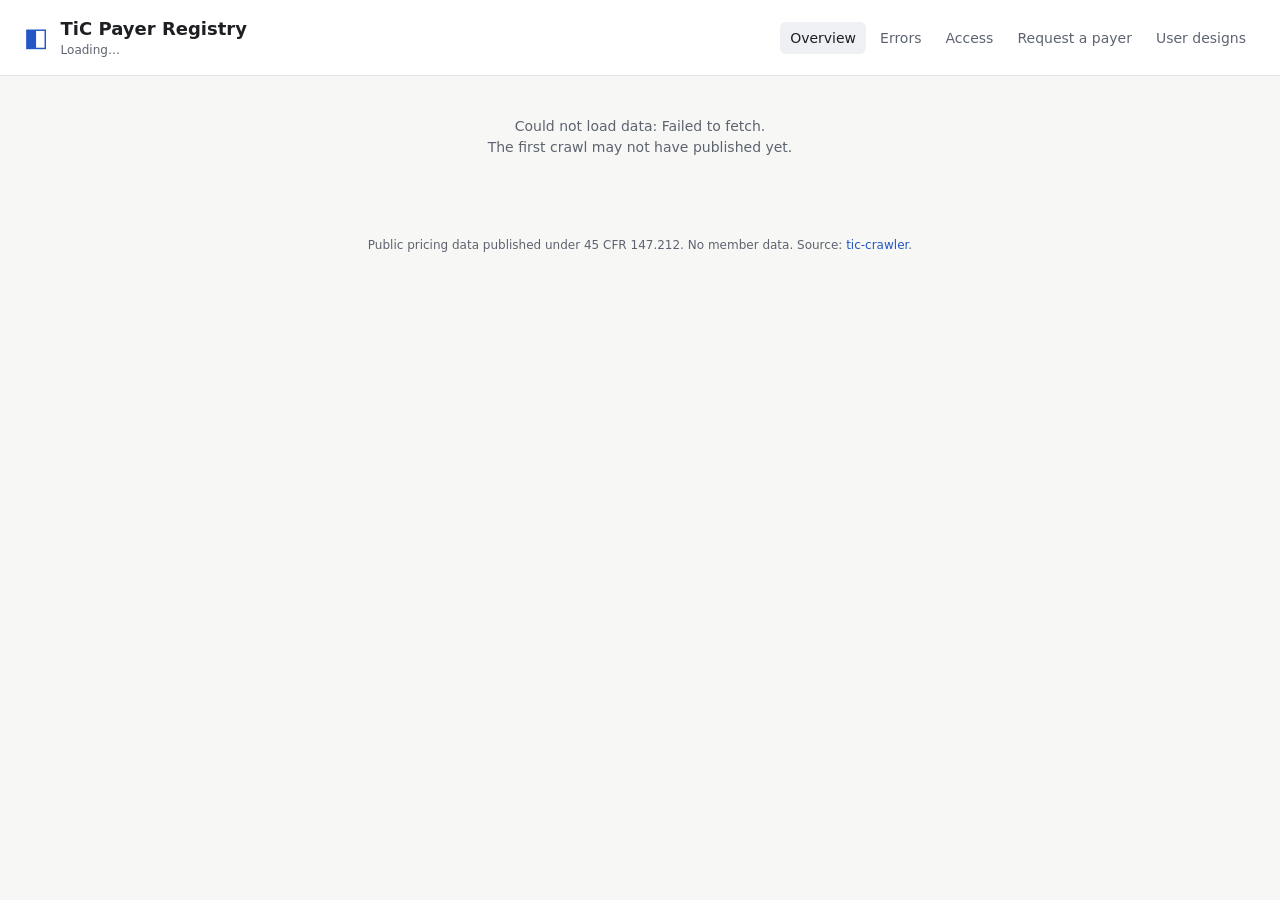
==== dashboard/index.html @ e8388179 "Add dashboard (overview, payer explorer, errors, access audit, payer requests, user designs) and dat" ====
<!doctype html>
<html lang="en">
<head>
  <meta charset="utf-8">
  <meta name="viewport" content="width=device-width, initial-scale=1">
  <title>TiC Payer Registry</title>
  <meta name="description" content="Transparency in Coverage machine-readable file registry: payers, freshness, failures and bytes.">
  <link rel="stylesheet" href="styles.css">
</head>
<body>
  <header class="top">
    <div class="brand">
      <span class="logo" aria-hidden="true">◧</span>
      <div>
        <h1>TiC Payer Registry</h1>
        <p class="sub" id="generated">Loading…</p>
      </div>
    </div>
    <nav id="nav">
      <a href="#/" data-route="overview">Overview</a>
      <a href="#/errors" data-route="errors">Errors</a>
      <a href="#/access" data-route="access">Access</a>
      <a href="#/request" data-route="request">Request a payer</a>
      <a href="designs/">User designs</a>
    </nav>
  </header>
  <main id="app" aria-live="polite"></main>
  <footer class="foot">
    Public pricing data published under 45 CFR 147.212. No member data.
    Source: <a id="src-link" href="https://github.com/TheChrisOneil/tic-crawler">tic-crawler</a>.
  </footer>
  <script src="app.js"></script>
</body>
</html>
---- dashboard/styles.css ----
:root {
  --bg: #f7f7f5;
  --panel: #ffffff;
  --ink: #1d1f23;
  --muted: #5d6470;
  --line: #e3e4e8;
  --accent: #2357c6;
  --ok: #1d7a46;
  --ok-bg: #e5f4ea;
  --warn: #8a5a00;
  --warn-bg: #fdf1d8;
  --bad: #b3261e;
  --bad-bg: #fbe7e5;
  --idle: #5d6470;
  --idle-bg: #eef0f3;
  --bar: #9db4e6;
  --mono: ui-monospace, SFMono-Regular, Menlo, Consolas, monospace;
}
@media (prefers-color-scheme: dark) {
  :root {
    --bg: #121417;
    --panel: #1a1d22;
    --ink: #e7e9ee;
    --muted: #9aa2b1;
    --line: #2a2f37;
    --accent: #7ea6ff;
    --ok: #6fd39b;
    --ok-bg: #173325;
    --warn: #f0c060;
    --warn-bg: #3a2e12;
    --bad: #ff8d84;
    --bad-bg: #3b1a18;
    --idle: #9aa2b1;
    --idle-bg: #242830;
    --bar: #36518f;
  }
}
* { box-sizing: border-box; }
body {
  margin: 0;
  background: var(--bg);
  color: var(--ink);
  font: 14px/1.45 system-ui, -apple-system, "Segoe UI", Roboto, sans-serif;
}
a { color: var(--accent); text-decoration: none; }
a:hover { text-decoration: underline; }
.top {
  display: flex; flex-wrap: wrap; gap: 12px; align-items: center; justify-content: space-between;
  padding: 16px 24px; border-bottom: 1px solid var(--line); background: var(--panel);
  position: sticky; top: 0; z-index: 5;
}
.brand { display: flex; gap: 12px; align-items: center; }
.logo { font-size: 26px; color: var(--accent); }
h1 { font-size: 18px; margin: 0; }
h2 { font-size: 16px; margin: 24px 0 8px; }
h3 { font-size: 14px; margin: 16px 0 6px; }
.sub { margin: 0; color: var(--muted); font-size: 12px; }
nav { display: flex; gap: 4px; flex-wrap: wrap; }
nav a { padding: 6px 10px; border-radius: 6px; color: var(--muted); }
nav a.active { background: var(--idle-bg); color: var(--ink); }
main { padding: 16px 24px 40px; max-width: 1400px; margin: 0 auto; }
.foot { color: var(--muted); font-size: 12px; padding: 16px 24px 32px; text-align: center; }
.kpis { display: grid; grid-template-columns: repeat(auto-fill, minmax(150px, 1fr)); gap: 10px; }
.kpi { background: var(--panel); border: 1px solid var(--line); border-radius: 10px; padding: 12px 14px; }
.kpi .v { font-size: 22px; font-weight: 650; font-variant-numeric: tabular-nums; }
.kpi .l { color: var(--muted); font-size: 12px; }
.panel { background: var(--panel); border: 1px solid var(--line); border-radius: 10px; padding: 12px; margin-top: 12px; }
.toolbar { display: flex; flex-wrap: wrap; gap: 8px; align-items: center; margin: 12px 0 8px; }
input[type=search], select {
  font: inherit; padding: 6px 10px; border-radius: 6px; border: 1px solid var(--line);
  background: var(--panel); color: var(--ink); min-width: 0;
}
input[type=search] { flex: 1 1 220px; }
.tablewrap { overflow-x: auto; border: 1px solid var(--line); border-radius: 10px; background: var(--panel); }
table { border-collapse: collapse; width: 100%; font-variant-numeric: tabular-nums; }
th, td { text-align: left; padding: 7px 10px; border-bottom: 1px solid var(--line); vertical-align: top; }
th { font-size: 12px; color: var(--muted); font-weight: 600; white-space: nowrap; cursor: pointer; user-select: none; position: sticky; top: 0; background: var(--panel); }
th.num, td.num { text-align: right; }
tr:last-child td { border-bottom: 0; }
tbody tr:hover { background: var(--idle-bg); }
.badge { display: inline-block; padding: 1px 8px; border-radius: 999px; font-size: 12px; font-weight: 600; white-space: nowrap; }
.b-ok { color: var(--ok); background: var(--ok-bg); }
.b-warn { color: var(--warn); background: var(--warn-bg); }
.b-bad { color: var(--bad); background: var(--bad-bg); }
.b-idle { color: var(--idle); background: var(--idle-bg); }
.muted { color: var(--muted); }
.mono { font-family: var(--mono); font-size: 12px; word-break: break-all; }
.clip { max-width: 420px; overflow: hidden; text-overflow: ellipsis; white-space: nowrap; }
.sizebar { display: inline-block; height: 6px; background: var(--bar); border-radius: 3px; vertical-align: middle; margin-left: 6px; }
.tabs { display: flex; gap: 4px; border-bottom: 1px solid var(--line); margin-top: 16px; flex-wrap: wrap; }
.tabs button { font: inherit; border: 0; background: none; padding: 8px 12px; color: var(--muted); cursor: pointer; border-bottom: 2px solid transparent; }
.tabs button.active { color: var(--ink); border-bottom-color: var(--accent); }
.grid2 { display: grid; grid-template-columns: repeat(auto-fit, minmax(280px, 1fr)); gap: 12px; }
dl.meta { display: grid; grid-template-columns: max-content 1fr; gap: 4px 12px; margin: 0; }
dl.meta dt { color: var(--muted); }
dl.meta dd { margin: 0; word-break: break-all; }
pre { background: var(--idle-bg); padding: 10px; border-radius: 8px; overflow: auto; max-height: 320px; font-size: 12px; }
details summary { cursor: pointer; }
.btn { display: inline-block; padding: 8px 14px; border-radius: 8px; background: var(--accent); color: #fff; font-weight: 600; }
.btn:hover { text-decoration: none; opacity: .92; }
.note { color: var(--muted); font-size: 12px; margin: 6px 0; }
.empty { padding: 24px; text-align: center; color: var(--muted); }
.pager { display: flex; gap: 8px; align-items: center; justify-content: flex-end; padding: 8px 0; color: var(--muted); font-size: 12px; }
.pager button { font: inherit; padding: 4px 10px; border-radius: 6px; border: 1px solid var(--line); background: var(--panel); color: var(--ink); cursor: pointer; }
@media (max-width: 640px) {
  .top, main { padding-left: 16px; padding-right: 16px; }
  .clip { max-width: 220px; }
}
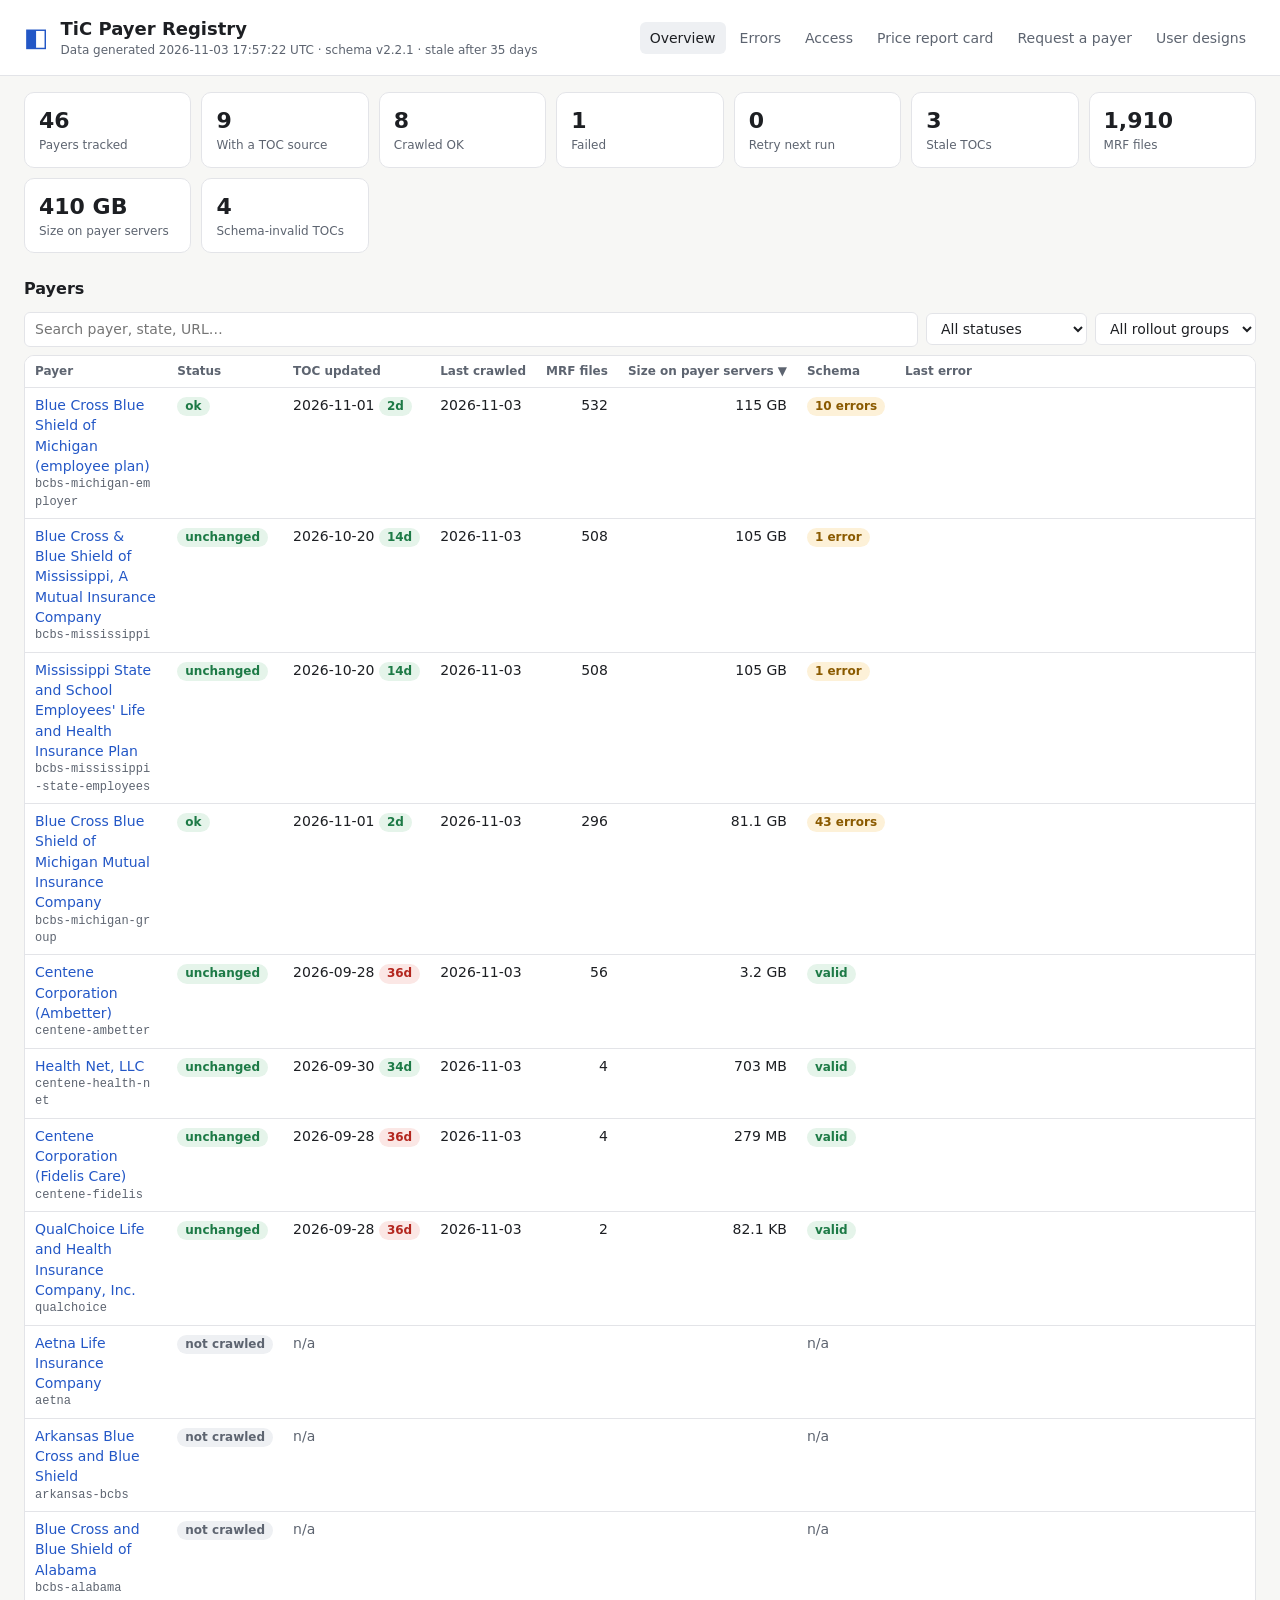
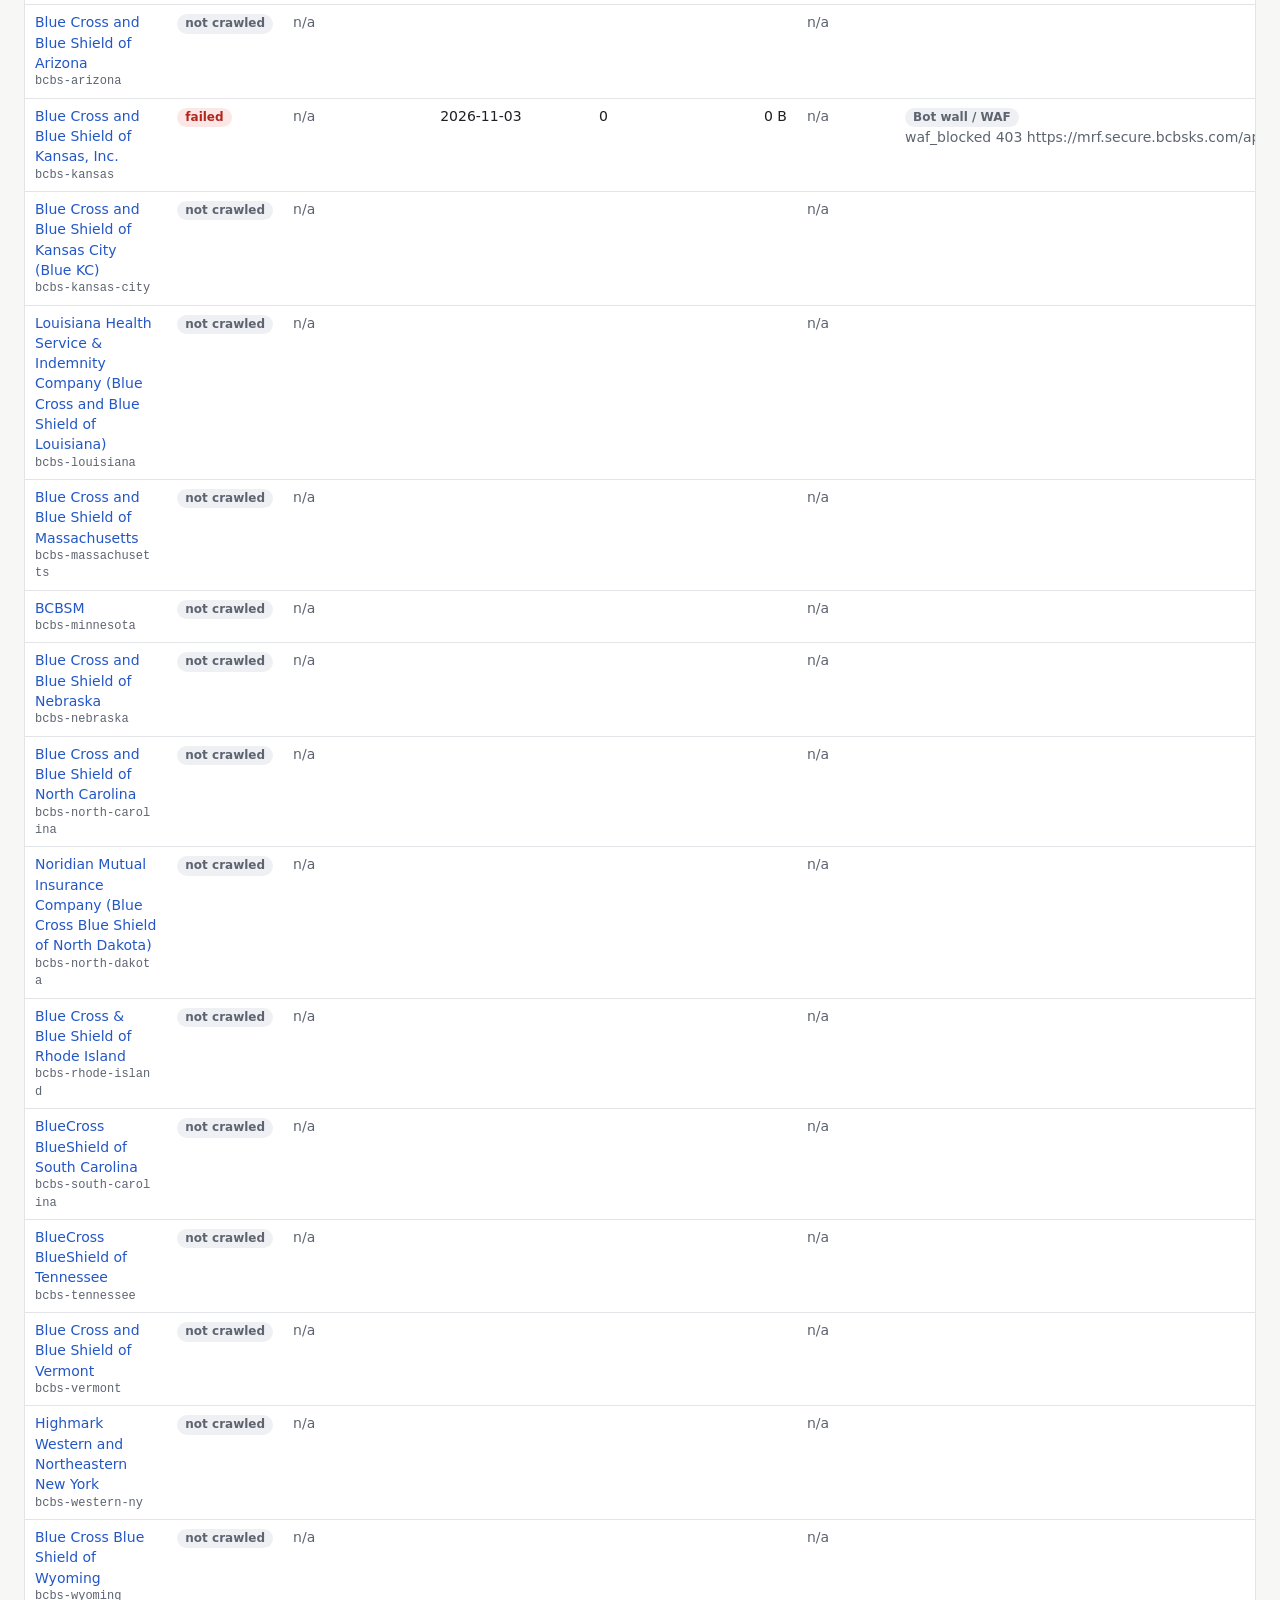
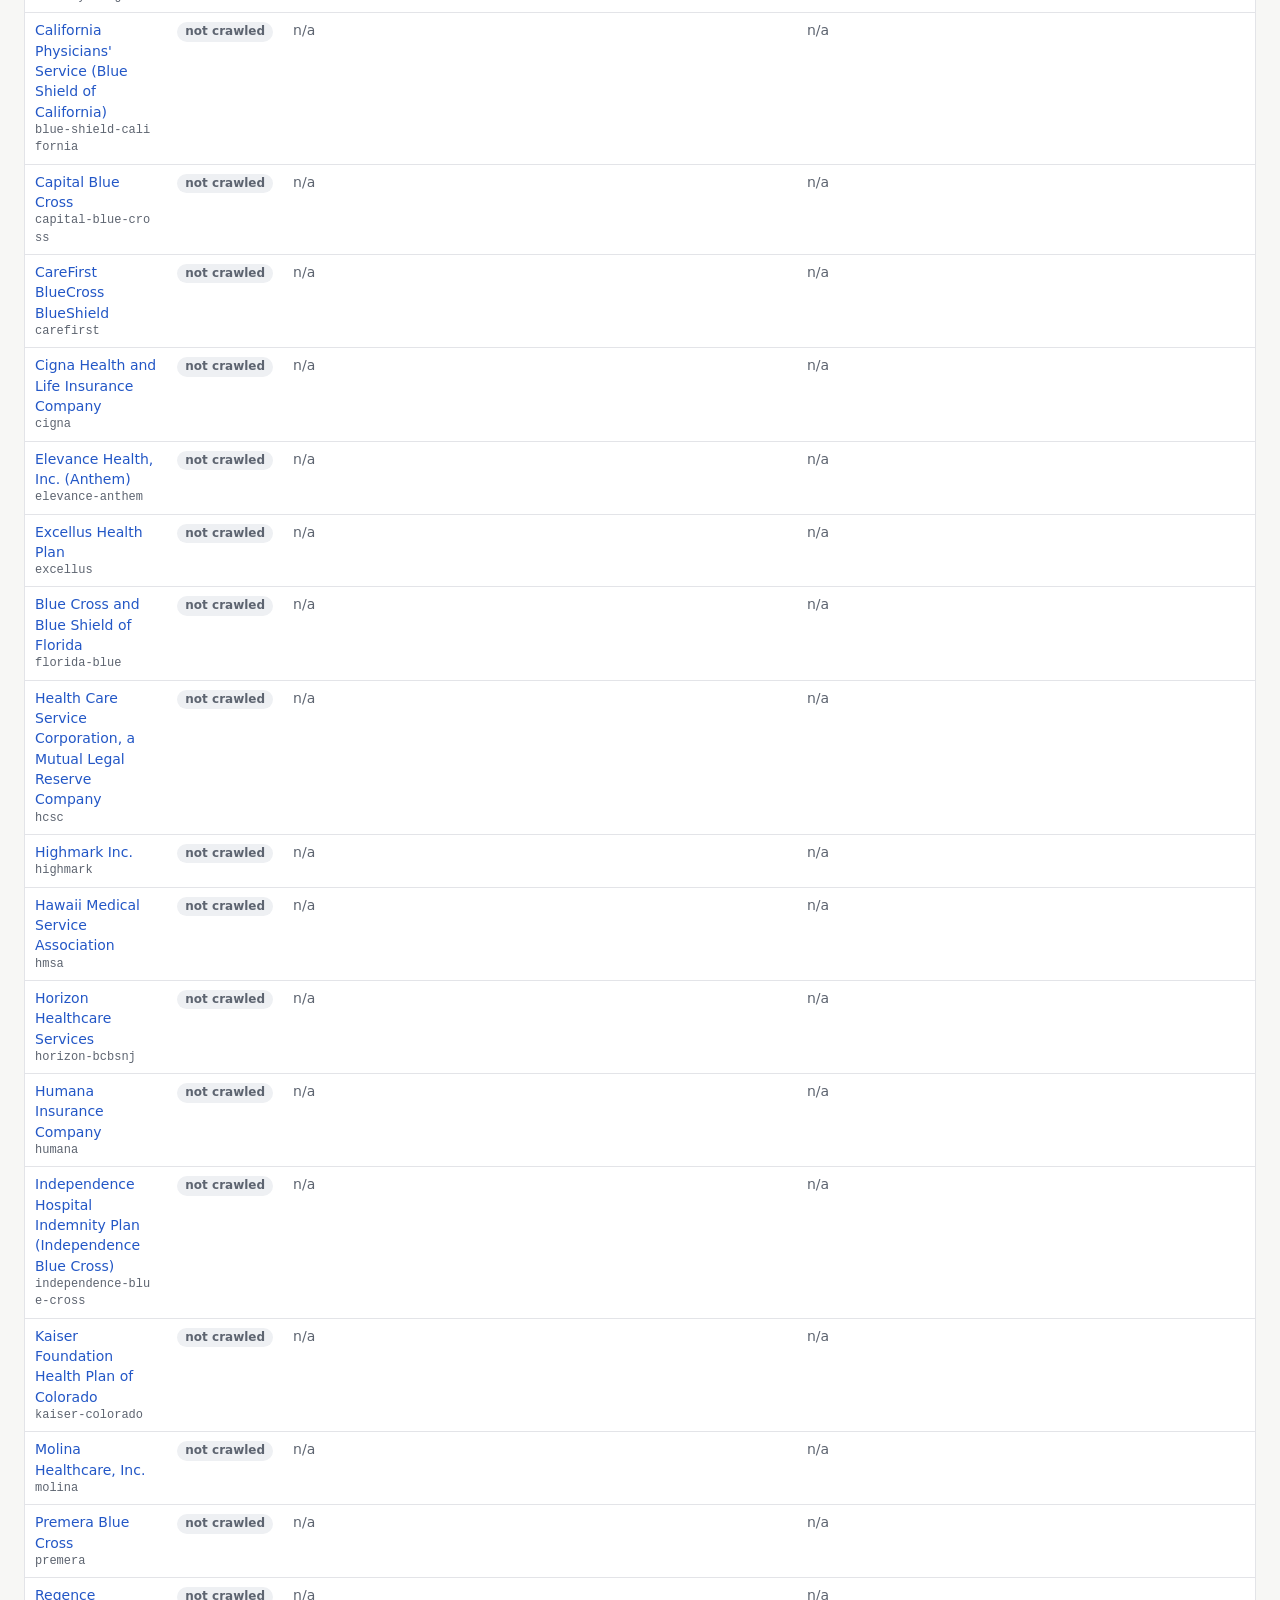
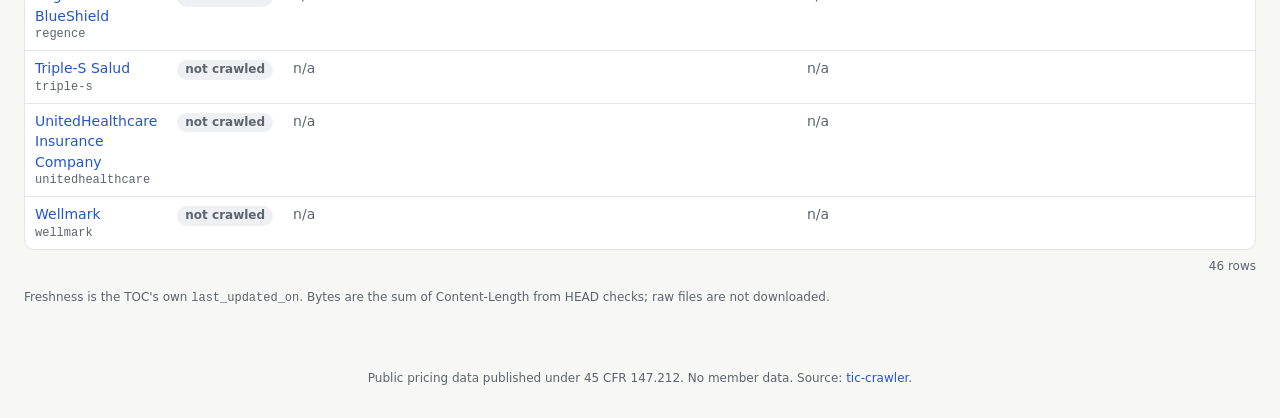
==== commit 02772e2d: "Price report card: hospital facility rates as multiples of Medicare - reference medicare: downloads " ====
--- a/dashboard/index.html
+++ b/dashboard/index.html
@@ -20,6 +20,7 @@
       <a href="#/" data-route="overview">Overview</a>
       <a href="#/errors" data-route="errors">Errors</a>
       <a href="#/access" data-route="access">Access</a>
+      <a href="#/report-card" data-route="report-card">Price report card</a>
       <a href="#/request" data-route="request">Request a payer</a>
       <a href="designs/">User designs</a>
     </nav>
@@ -29,6 +30,7 @@
     Public pricing data published under 45 CFR 147.212. No member data.
     Source: <a id="src-link" href="https://github.com/TheChrisOneil/tic-crawler">tic-crawler</a>.
   </footer>
+  <script src="report-card.js"></script>
   <script src="app.js"></script>
 </body>
 </html>
--- a/dashboard/styles.css
+++ b/dashboard/styles.css
@@ -84,6 +84,7 @@
 .b-bad { color: var(--bad); background: var(--bad-bg); }
 .b-idle { color: var(--idle); background: var(--idle-bg); }
 .muted { color: var(--muted); }
+.nowrap { white-space: nowrap; }
 .mono { font-family: var(--mono); font-size: 12px; word-break: break-all; }
 .clip { max-width: 420px; overflow: hidden; text-overflow: ellipsis; white-space: nowrap; }
 .sizebar { display: inline-block; height: 6px; background: var(--bar); border-radius: 3px; vertical-align: middle; margin-left: 6px; }
@@ -106,3 +107,13 @@
   .top, main { padding-left: 16px; padding-right: 16px; }
   .clip { max-width: 220px; }
 }
+
+/* Price report card */
+.rc-cell { font: inherit; font-variant-numeric: tabular-nums; border: 0; border-radius: 4px; padding: 2px 6px;
+  color: var(--ink); cursor: pointer; min-width: 3.2em; text-align: right; background: transparent; }
+.rc-cell:hover, .rc-cell:focus-visible { outline: 2px solid var(--accent); outline-offset: 1px; }
+details.panel summary { cursor: pointer; }
+details.panel li { margin: 4px 0; }
+.toolbar label { display: inline-flex; gap: 6px; align-items: center; max-width: 100%; }
+.toolbar select { max-width: 100%; text-overflow: ellipsis; }
+#rc-file { max-width: min(420px, 70vw); }
